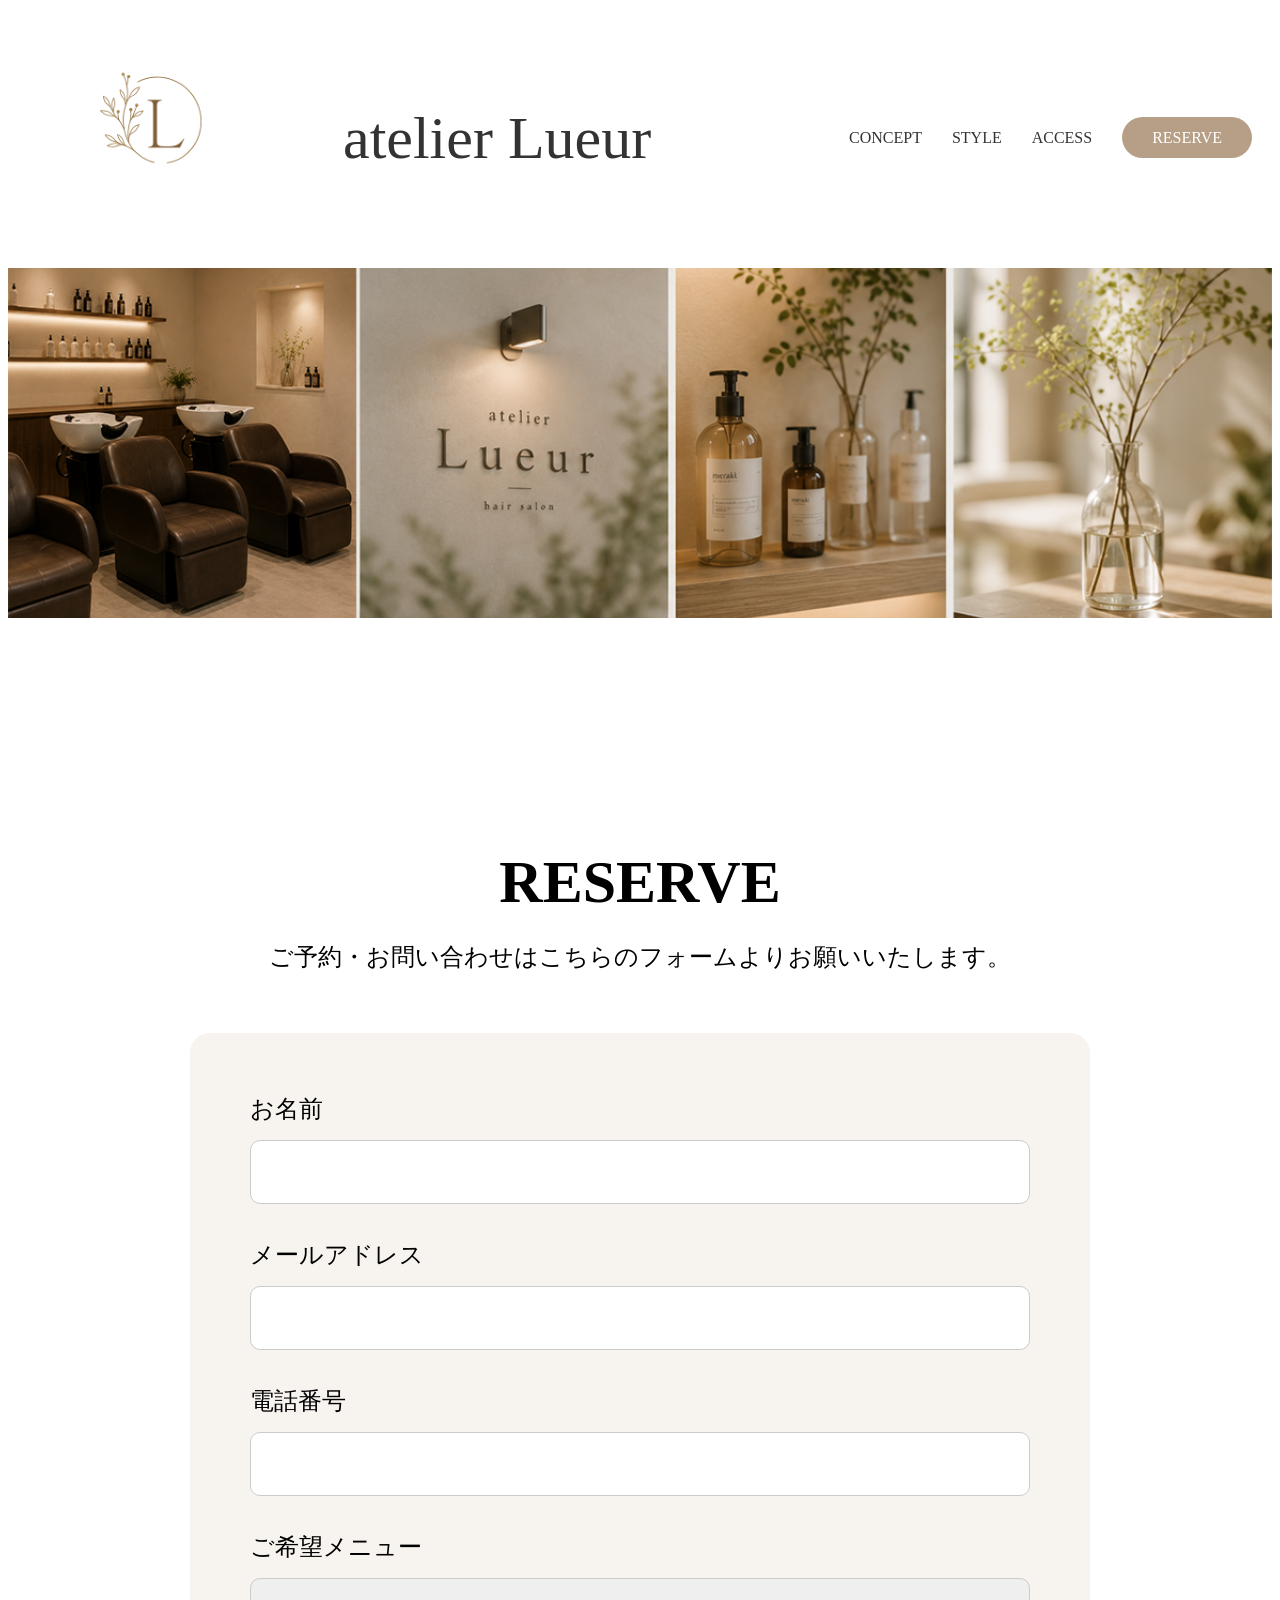
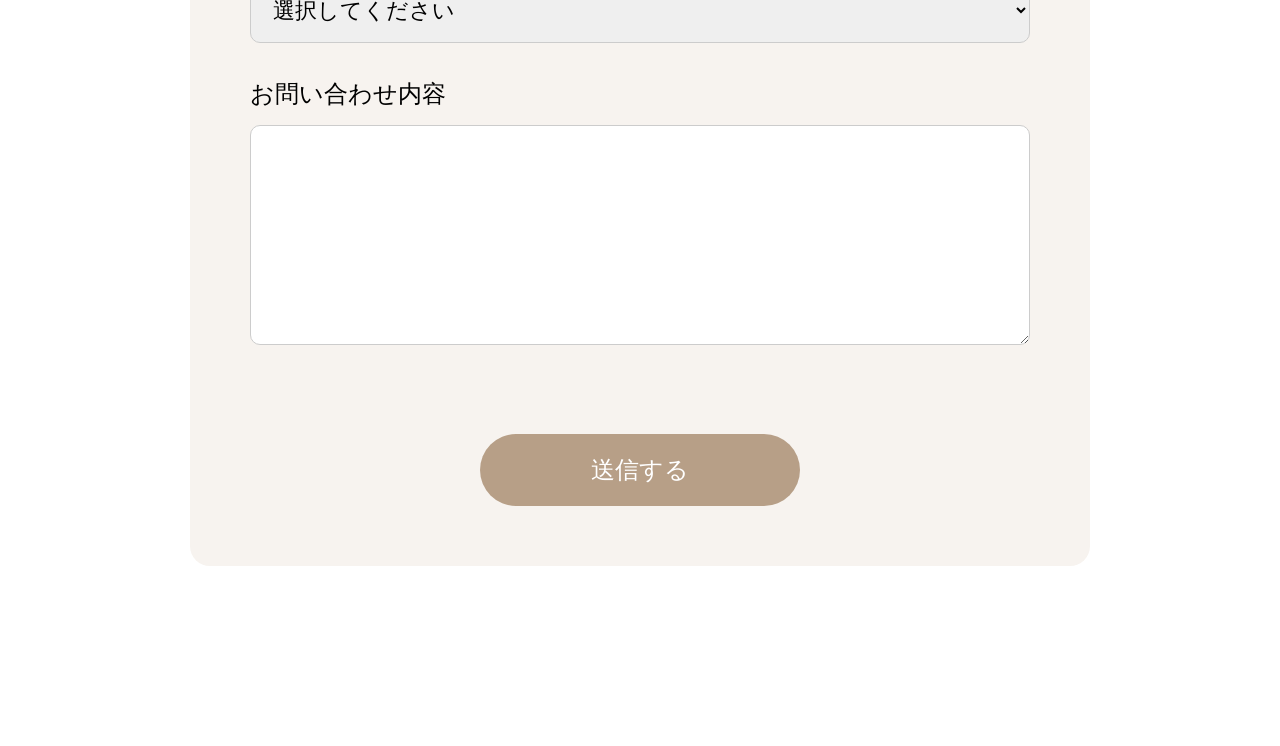
==== reserve.html @ 2d10a296 "美容室サイト公開" ====
<!DOCTYPE html>
<html lang="ja">
<head>
  <meta charset="UTF-8">
  <meta name="viewport" content="width=device-width, initial-scale=1.0">
  <link rel="stylesheet" href="css/style.css">
  <title>RESERVE | atelier Lueur</title>
</head>

<body>

  <header>
    <div class="logo">
      <a href="index.html">
       <img src="images/logo.png">
       <h1>atelier Lueur</h1>
      </a>
    </div>

    <nav>
      <ul>
        <li><a href="index.html#concept">CONCEPT</a></li>
        <li><a href="index.html#style">STYLE</a></li>
        <li><a href="index.html#access">ACCESS</a></li>
        <li><a href="reserve.html" class="reserve-btn">RESERVE</a></li>
      </ul>
    </nav>
  </header>

  <main>
    <section class="reserve-hero">
      <img src="images/reserve-top.png" alt="美容室のイメージ">
    </section>

    <section class="reserve">
      <h2>RESERVE</h2>
      <p class="reserve-lead">
        ご予約・お問い合わせはこちらのフォームよりお願いいたします。
      </p>

      <form class="reserve-form">

        <div class="form-item">
          <label for="name">お名前</label>
          <input type="text" id="name" name="name">
        </div>

        <div class="form-item">
          <label for="email">メールアドレス</label>
          <input type="email" id="email" name="email">
        </div>

        <div class="form-item">
          <label for="tel">電話番号</label>
          <input type="tel" id="tel" name="tel">
        </div>

        <div class="form-item">
          <label for="menu">ご希望メニュー</label>
          <select id="menu" name="menu">
            <option>選択してください</option>
            <option>カット</option>
            <option>カラー</option>
            <option>パーマ</option>
            <option>トリートメント</option>
          </select>
        </div>

        <div class="form-item">
          <label for="message">お問い合わせ内容</label>
          <textarea id="message" name="message"></textarea>
        </div>

        <button type="submit">送信する</button>

      </form>
    </section>
  </main>

</body>
</html>
---- css/style.css ----
@charset "utf-8";


body{
  font-family: "Yu Mincho", serif;
}

header{
  background: #fff;
  padding: 10px 20px;
  display: flex;
  justify-content: space-between;
  align-items: center;
}

.logo{
  display: flex;
  align-items: center;
  margin-left: -60px;
  gap: 0;
  position: relative;
  display: flex;
  text-decoration: none;
  color: #333;
  transition: .3s;
}

.logo a{
  display:flex;
  align-items:center;
  gap:15px;
  text-decoration:none;
  color:#333;
  position:relative;
  transition:.3s;
}

.logo a:hover{
  color:#8d6744;
  transform:translateY(-3px);
}

.logo a::after{
  content:"TOPへ";
  position:absolute;
  left:70%;
  bottom:-15px;
  transform:translateX(-50%);
  font-size:16px;
  color:#8d6744;
  opacity:0;
  transition:.3s;
}

.logo a:hover::after{
  opacity:1;
}

.logo img{
  width: 360px;
}

.logo h1{
  font-size: 60px;
  font-weight: normal;
}

nav ul{
  display: flex;
  gap: 30px;
  list-style: none;
  align-items: center;
}

nav a{
  text-decoration: none;
  color: #333;
  transition:.3s;
}

nav a:hover{
  color:#8d6744;
}

/* ハンバーガーメニュー（PCでは非表示） */
.hamburger{
  display: none;
  background: none;
  border: none;
  cursor: pointer;
  padding: 0;
}

.hamburger span{
  display: block;
  width: 28px;
  height: 3px;
  background: #b79f87;
  margin: 5px 0;
  border-radius: 2px;
}

.reserve-btn{
  background:#b79f87;
  color:#fff;
  padding:12px 30px;
  border-radius:999px;
  transition:.3s;
}

a:hover{
    opacity:0.8;
}

.reserve-btn:hover{
  background:#8d6744;
  transform:scale(1.15);
  transition:0.3s;
}

.hero{
  margin-top: 0;
  position:relative;
}

.hero-reserve-link{
  position:absolute;
  left:112px;
  bottom:101px;

  width:300px;
  height:88px;

  text-indent:-9999px;

  border-radius: 6px;
  transition: .3s;
  cursor:pointer;
  box-sizing:border-box;
}

.hero-reserve-link:hover{
  background:rgba(183,159,135,.12);
  box-shadow:0 6px 18px rgba(0,0,0,.12);
  filter:brightness(0.95);
}

.hero img{
  display: block;
  width: 100%;
}

.concept{
  display: flex;
  gap: 60px;
  align-items: center;
  background: #e3e3e3;
  padding: 80px 60px;
}

.concept-text{
  width: 55%;
}

.concept-image{
  width: 45%;
}

.concept-image img{
  width: 100%;
  display: block;
  border-radius: 20px;
}

.style{
  margin-bottom: 80px;
}

.style-list{
  display: flex;
  gap: 30px;  
}

.style-item{
  width: 33.33%;
}

.style-item img{
  width: 100%;

  height: 320px;
  object-fit: cover;
  border-radius: 20px;
  display: block;
}

.staff{
  background: #e3e3e3;
  padding: 80px 60px;
}

.staff-list{
  display: flex;
  justify-content: center;
  gap: 80px;
}

.staff-item{
  width: 300px;
}

.staff-item img{
  width: 100%;
  border-radius: 20px;
  display: block;
}

.staff-photo{
  position:relative;
}

.main-photo{
  width: 100%;
  border-radius: 20px;
}

.menu{
  background: #e3e3e3;
  padding: 80px 60px;
}

.menu-content{
  display: flex;
  justify-content: center;
  gap: 100px;
  align-items: flex-start;
}

.menu-list{
  width: 320px;
}

.menu-group{
  margin-bottom: 30px;
}

.menu-group h3{
  margin-bottom: 10px;
}

.menu-item{
  display: flex;
  justify-content: space-between;
  gap: 40px;
}

.menu-photo{
  width: 260px;
  display: flex;
  flex-direction: column;
  gap: 40px;
}

.menu-photo img{
  width: 100%;
  border-radius: 20px;
  display: block;
  margin-bottom: 40px;
}

.salon{
  background: #f7f3ef;
  padding: 80px 60px;
}

.salon-list{
  display: flex;
  gap: 20px;
}

.salon-item{
  width: calc((100% - 40px) / 3);
}

.salon-item img{
  width: 100%;
  height: 320px;
  object-fit: cover;
  display: block;
  border-radius: 20px;
  transition: .3s;
}

.salon-item img:hover{
  transform: scale(1.03);
}


/* ==========================
   ACCESS
========================== */

.access{
  background: #f7f3ef;
  padding: 80px 60px;
}

.access-content{
  display: flex;
  justify-content: space-between;
  align-items: center;
  gap: 60px;
}

.access-info{
  width: 35%;
}

.access-item{
  display: flex;
  align-items: center;
  gap: 18px;
  margin-bottom: 25px;
}

.access-item img{
  width: 60px;
  height: 60px;
  flex-shrink: 0;
}

.access-item p{
  line-height: 1.8;
}

.access-map{
  width: 65%;
}

.access-map img{
  width: 100%;
  display: block;
  border-radius: 20px;
}

.access-item p{
  line-height: 1.8;
}

.access-map{
  width: 65%;
}

.access-map img{
  width: 100%;
  display: block;
  border-radius: 20px;
}

.access-station{
  background: #e9e2d8;
  border-radius: 18px;
  padding: 18px 20px;
  margin-top: 20px;
}

.station-item{
  display: flex;
  align-items: center;
  gap: 12px;
}

.station-item + .station-item{
  margin-top: 12px;
}

.station-item img{
  width: 28px;
  height: 28px;
  flex-shrink: 0;
}

.station-item p{
  margin: 0;
  line-height: 1.6;
}

.footer{
  background: #d8cfc4;
  padding: 30px 60px;
  display: flex;
  justify-content: space-between;
  align-items: center;
}

.footer-logo{
  font-size: 24px;
  padding-right: 40px;
  margin-right: 40px;
  border-right: 2px solid #b79f87;
}

.footer-info{
  font-size: 14px;
  line-height: 1.8;
}

.footer-buttons{
  display: flex;
  gap: 20px;
}

.footer-buttons a{
  text-decoration: none;
  padding: 12px 28px;
  border-radius: 30px;
}

.instagram-btn{
  background: #fff;
  color: #333;
  display: flex;
  align-items: center;
  gap: 8px;
  transition:.3s;
}

.instagram-btn:hover{
  transform:scale(1.08);
}


.instagram-btn img{
  width:20px;
  height:20px;
}

.footer-reserve-btn{
  background: #c0835d;
  color: #fff;
transition:.3s;
}

.footer-reserve-btn:hover{
  background:#8d6744;
  transform:scale(1.08);
}

.reserve{
    max-width: 900px;
    margin: 100px auto;
    padding: 80px;
}

.reserve h2{
    font-size: 60px;
    text-align: center;
    margin-bottom: 20px;
}

.reserve-lead{
    text-align: center;
    font-size: 24px;
    margin-bottom: 60px;
}

.reserve-form{
    background:#f7f3ef;
    padding:60px;
    border-radius:20px;
}

.form-item label{
    display:block;
    font-size:24px;
    margin-bottom:15px;
}

.form-item input,
.form-item select,
.form-item textarea{
    width:100%;
    padding:18px;
    font-size:22px;
    border:1px solid #ccc;
    border-radius:10px;
    margin-bottom:35px;
    box-sizing:border-box;
}

.form-item textarea{
    height:220px;
}

.reserve-form button{
    display:block;
    margin:50px auto 0;
    width:320px;
    padding:20px;
    font-size:24px;
    background:#b79f87;
    color:#fff;
    border:none;
    border-radius:40px;
    cursor:pointer;
    transition:.3s;
}

.reserve-form button:hover{
    background:#8d6744;
    transform:scale(1.08);
}

.reserve-hero{
  width: 100%;
}

.reserve-hero img{
  width: 100%;
  height: 350px;
  object-fit: cover;
  display: block;
}

a,
button{
  cursor: pointer;
}

/* ------------------------
   responsive
------------------------ */

@media (max-width: 768px){

  header{
    padding: 15px 20px;
  }

  .logo img{
    width: 60px;
  }

  .logo h1{
    font-size: 24px;
  }

 .nav{
    display:none;
}

.nav.active{
    display:block;
}

.nav ul{
    display:flex;
    flex-direction:column;
    gap:20px;
    margin-top:20px;
}

  .hamburger{
    display: block;
  }

  .hero img{
    width: 100%;
  }

  .concept,
  .access-content,
  .menu-content{
    flex-direction: column;
  }

  .concept-text,
  .concept-image,
  .access-info,
  .access-map,
  .menu-list,
  .menu-photo{
    width: 100%;
  }

  .style-list,
  .staff-list,
  .salon-list{
    display: flex;
    flex-direction: column;
  }

  .style-item,
  .staff-item,
  .salon-item{
    width: 100%;
  }

  .style-item img,
  .salon-item img{
    height: auto;
  }

  .footer{
    flex-direction: column;
    gap: 25px;
    text-align: center;
  }

  .footer-logo{
    border-right: none;
    padding-right: 0;
    margin-right: 0;
  }

  .reserve{
    margin: 60px 20px;
    padding: 40px 20px;
  }

}
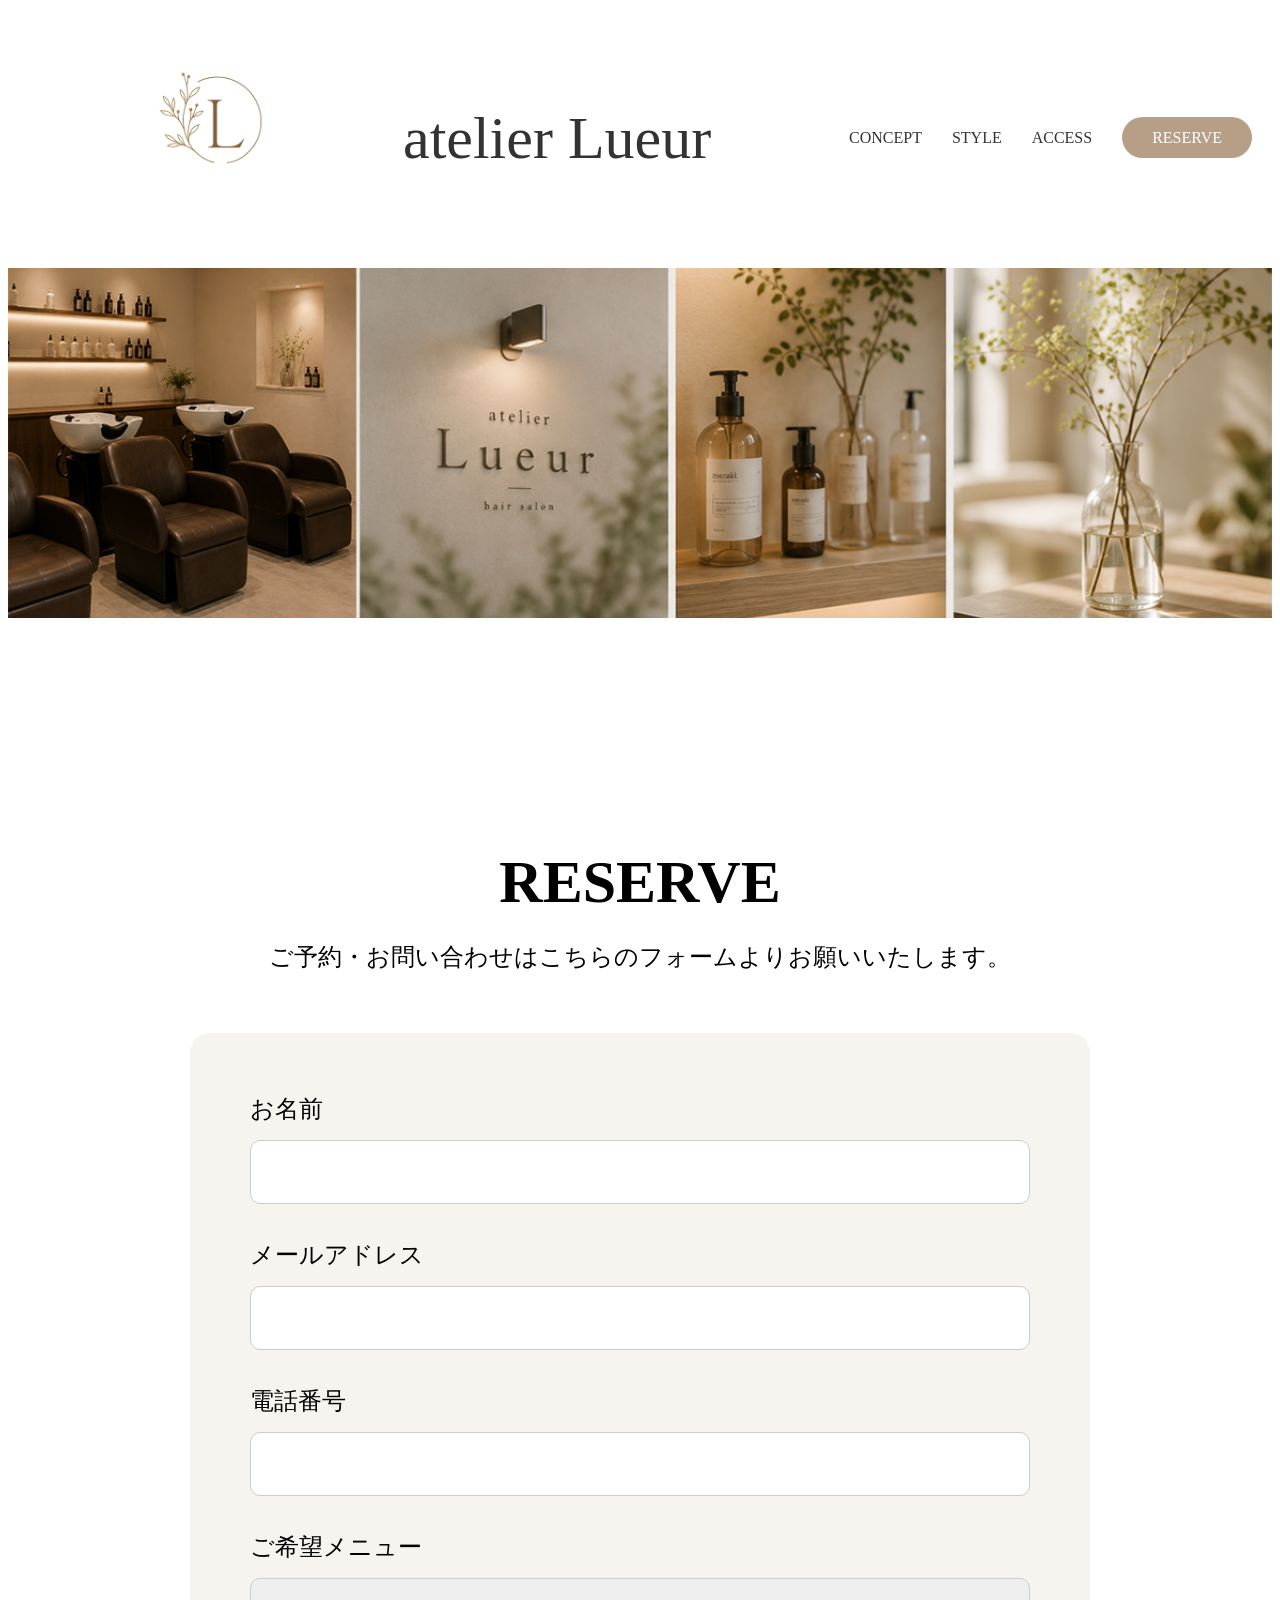
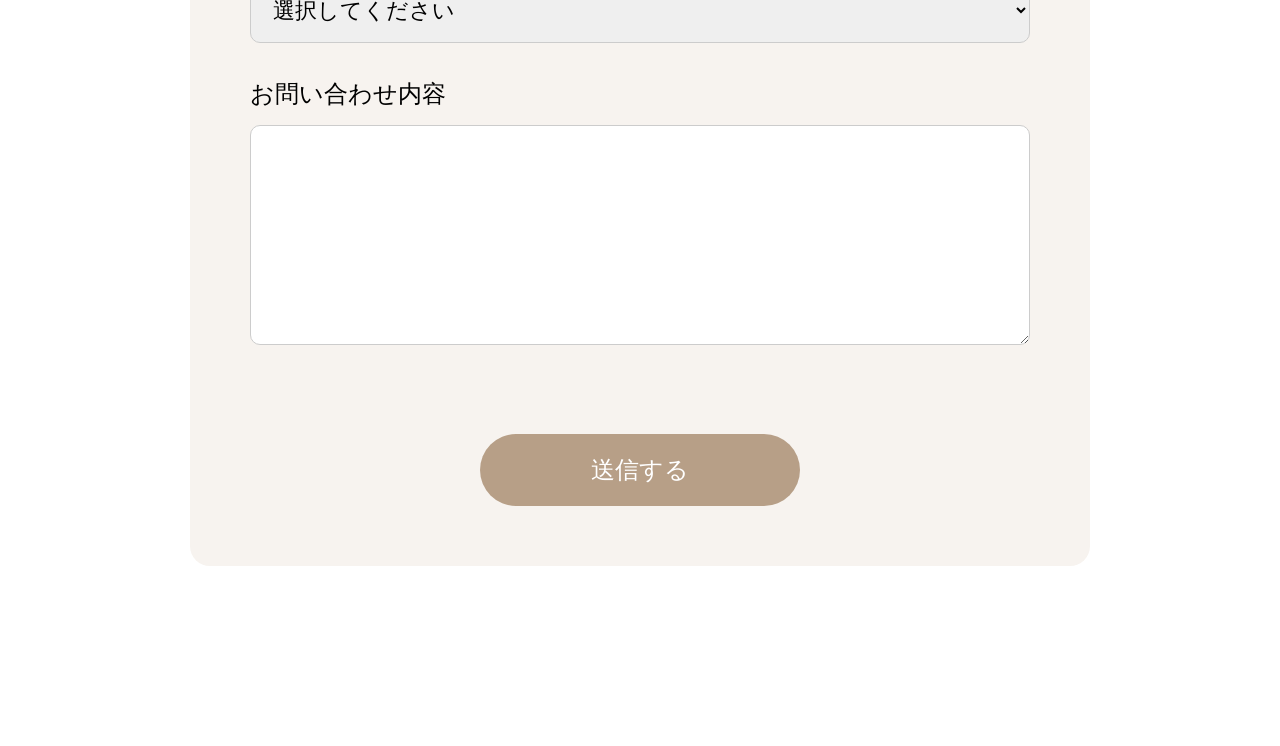
==== commit f6763156: "ロゴ表示を修正" ====
--- a/reserve.html
+++ b/reserve.html
@@ -11,10 +11,10 @@
 
   <header>
     <div class="logo">
-      <a href="index.html">
-       <img src="images/logo.png">
-       <h1>atelier Lueur</h1>
-      </a>
+     <a href="index.html">
+      <img src="images/logo.png" alt="atelier Lueur">
+      <h1>atelier Lueur</h1>
+     </a>
     </div>
 
     <nav>
--- a/css/style.css
+++ b/css/style.css
@@ -1,5 +1,4 @@
 @charset "utf-8";
-
 
 body{
   font-family: "Yu Mincho", serif;
@@ -16,13 +15,8 @@
 .logo{
   display: flex;
   align-items: center;
-  margin-left: -60px;
-  gap: 0;
-  position: relative;
-  display: flex;
-  text-decoration: none;
-  color: #333;
-  transition: .3s;
+  gap: 0; 
+  margin-left: 0;
 }
 
 .logo a{
@@ -108,10 +102,6 @@
   transition:.3s;
 }
 
-a:hover{
-    opacity:0.8;
-}
-
 .reserve-btn:hover{
   background:#8d6744;
   transform:scale(1.15);
@@ -170,10 +160,13 @@
   width: 100%;
   display: block;
   border-radius: 20px;
+
+  margin-left: 60px;
 }
 
 .style{
   margin-bottom: 80px;
+  padding: 0px 60px;
 }
 
 .style-list{
@@ -220,8 +213,9 @@
 }
 
 .main-photo{
-  width: 100%;
-  border-radius: 20px;
+  width:100%;
+  border-radius:20px;
+  display: block;
 }
 
 .menu{
@@ -236,8 +230,31 @@
   align-items: flex-start;
 }
 
+.menu-wrapper{
+  width: 320px;
+}
+
 .menu-list{
-  width: 320px;
+  list-style: none;
+  padding: 0;
+  margin: 20px 0 50px;
+}
+
+.menu-list li{
+  display: grid;
+  grid-template-columns: 1fr 100px;
+  align-items: center;
+  margin-bottom: 18px;
+}
+
+.menu-list li span:last-child{
+  text-align: right;
+  transform:translateX(-15px);
+}
+
+.price-short{
+    position: relative;
+    left: -12px;
 }
 
 .menu-group{
@@ -246,12 +263,6 @@
 
 .menu-group h3{
   margin-bottom: 10px;
-}
-
-.menu-item{
-  display: flex;
-  justify-content: space-between;
-  gap: 40px;
 }
 
 .menu-photo{
@@ -327,20 +338,6 @@
   width: 60px;
   height: 60px;
   flex-shrink: 0;
-}
-
-.access-item p{
-  line-height: 1.8;
-}
-
-.access-map{
-  width: 65%;
-}
-
-.access-map img{
-  width: 100%;
-  display: block;
-  border-radius: 20px;
 }
 
 .access-item p{
@@ -534,89 +531,151 @@
 @media (max-width: 768px){
 
   header{
-    padding: 15px 20px;
-  }
-
-  .logo img{
-    width: 60px;
-  }
-
-  .logo h1{
-    font-size: 24px;
-  }
-
- .nav{
-    display:none;
+  padding: 15px 20px;
+  position: relative;
+}
+
+.logo img{
+  width: 60px;
+}
+
+.logo h1{
+  font-size: 24px;
+}
+
+.hamburger{
+  display: block;
+  position: absolute;
+  right: 30px;
+  top: 35px;
+  z-index: 1001;
+  background: none;
+  border: none;
+}
+
+.hamburger span{
+  display: block;
+  width: 32px;
+  height: 2px;
+  background: #8d6744;
+  margin: 8px 0;
+  transition: .3s;
+}
+
+.hamburger.active span:nth-child(1){
+  transform: rotate(45deg) translate(7px, 7px);
+}
+
+.hamburger.active span:nth-child(2){
+  opacity: 0;
+}
+
+.hamburger.active span:nth-child(3){
+  transform: rotate(-45deg) translate(7px, -7px);
+}
+
+.nav{
+  display: none;
 }
 
 .nav.active{
-    display:block;
-}
-
-.nav ul{
-    display:flex;
-    flex-direction:column;
-    gap:20px;
-    margin-top:20px;
-}
-
-  .hamburger{
-    display: block;
-  }
-
-  .hero img{
-    width: 100%;
-  }
-
-  .concept,
-  .access-content,
-  .menu-content{
-    flex-direction: column;
-  }
-
-  .concept-text,
-  .concept-image,
-  .access-info,
-  .access-map,
-  .menu-list,
-  .menu-photo{
-    width: 100%;
-  }
-
-  .style-list,
-  .staff-list,
-  .salon-list{
-    display: flex;
-    flex-direction: column;
-  }
-
-  .style-item,
-  .staff-item,
-  .salon-item{
-    width: 100%;
-  }
-
-  .style-item img,
-  .salon-item img{
-    height: auto;
-  }
-
-  .footer{
-    flex-direction: column;
-    gap: 25px;
-    text-align: center;
-  }
-
-  .footer-logo{
-    border-right: none;
-    padding-right: 0;
-    margin-right: 0;
-  }
-
-  .reserve{
-    margin: 60px 20px;
-    padding: 40px 20px;
-  }
-
-}
-
+  display: block;
+  position: absolute;
+  top: 120px;
+  left: 0;
+  width: 100%;
+  background: #f7f3ef;
+  z-index: 1000;
+  padding: 30px;
+  box-sizing: border-box;
+}
+
+.nav.active ul{
+  display: block;
+  padding: 0;
+  margin: 0;
+}
+
+.nav.active li{
+  list-style: none;
+  border-bottom: 1px solid #8d6744;
+}
+
+.nav.active a{
+  display: block;
+  padding: 18px 0;
+  font-size: 16px;
+  color: #333;
+  text-decoration: none;
+}
+
+.nav.active .reserve-btn{
+  background: none;
+  color: #333;
+  padding: 18px 0;
+  border-radius: 0;
+} 
+
+.hero img{
+  width: 100%;
+}
+
+.concept,
+.access-content,
+.menu-content{
+ flex-direction: column;
+}
+
+.concept-text,
+.concept-image,
+.access-info,
+.access-map,
+.menu-list,
+.menu-photo{
+width: 100%;
+}
+
+.style-list,
+.staff-list,
+.salon-list{
+display: flex;
+flex-direction: column;
+}
+
+.style-item,
+.staff-item,
+.salon-item{
+ width: 100%;
+}
+
+.style-item img,
+.salon-item img{
+ height: auto;
+}
+
+.footer{
+ flex-direction: column;
+ gap: 25px;
+ text-align: center;
+}
+
+.footer-logo{
+ border-right: none;
+ padding-right: 0;
+ margin-right: 0;
+}
+
+.reserve{
+ margin: 60px 20px;
+ padding: 40px 20px;
+}
+.reserve-form button{
+    width:100%;
+    max-width:280px;
+    padding:18px;
+    font-size:20px;
+    box-sizing:border-box;
+}
+
+}
+
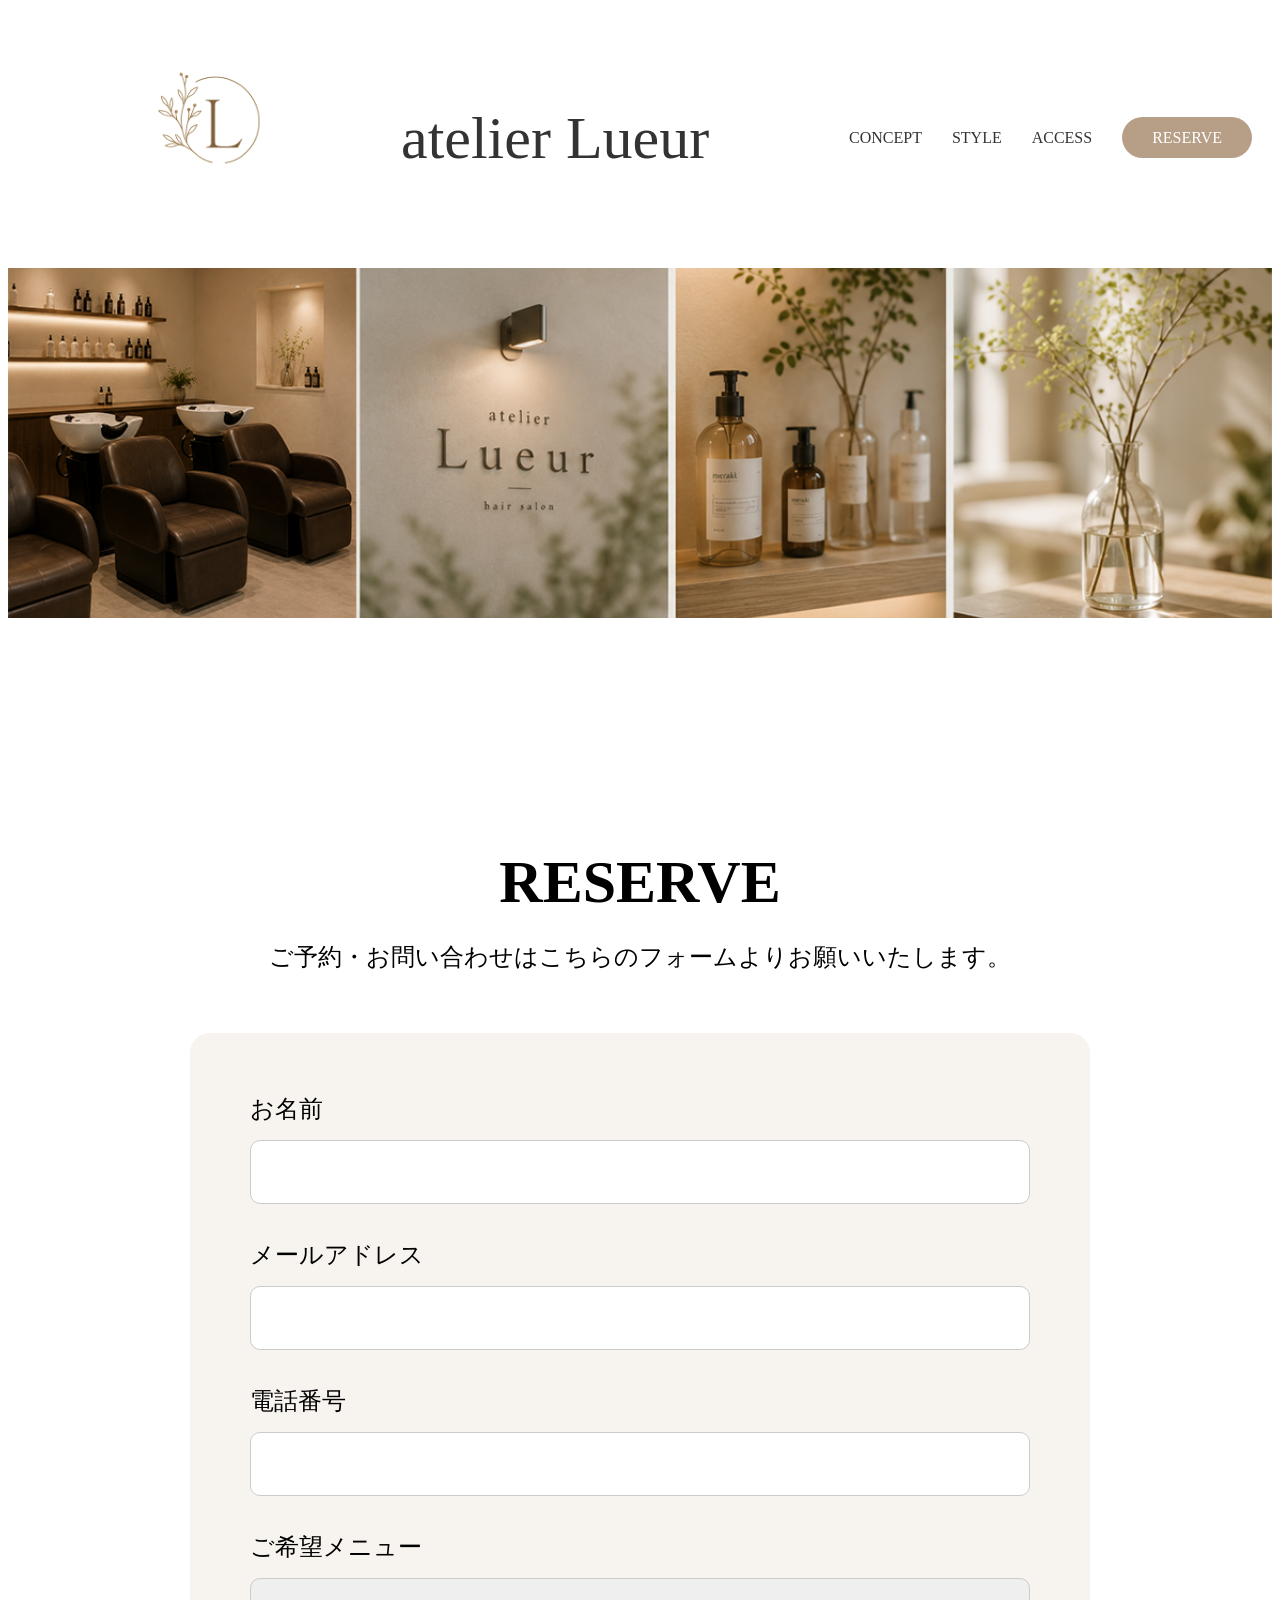
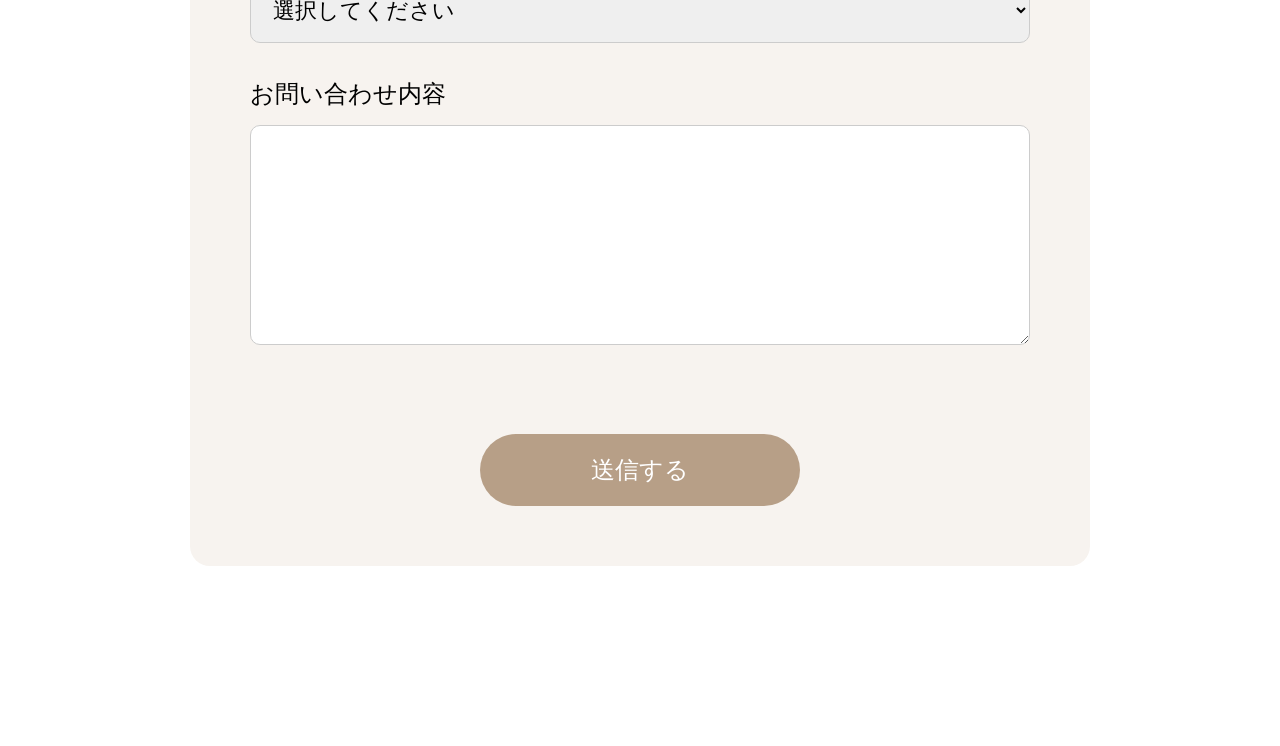
==== commit 654aa7ef: "店名表示を再修正" ====
--- a/reserve.html
+++ b/reserve.html
@@ -7,7 +7,7 @@
   <title>RESERVE | atelier Lueur</title>
 </head>
 
-<body>
+<body class="reserve-page">
 
   <header>
     <div class="logo">
--- a/css/style.css
+++ b/css/style.css
@@ -524,6 +524,27 @@
   cursor: pointer;
 }
 
+/* トップページだけロゴリンクを無効化 */
+body.home .logo a{
+  pointer-events:none;
+  cursor:default;
+}
+
+body.home .logo a:hover{
+  color:#333;
+  transform:none;
+}
+
+body.home .logo a::after{
+  display:none;
+}
+
+/* 予約ページだけロゴ位置を微調整 */
+body.reserve-page .logo{
+    position: relative;
+    left: -2px;
+}
+
 /* ------------------------
    responsive
 ------------------------ */
